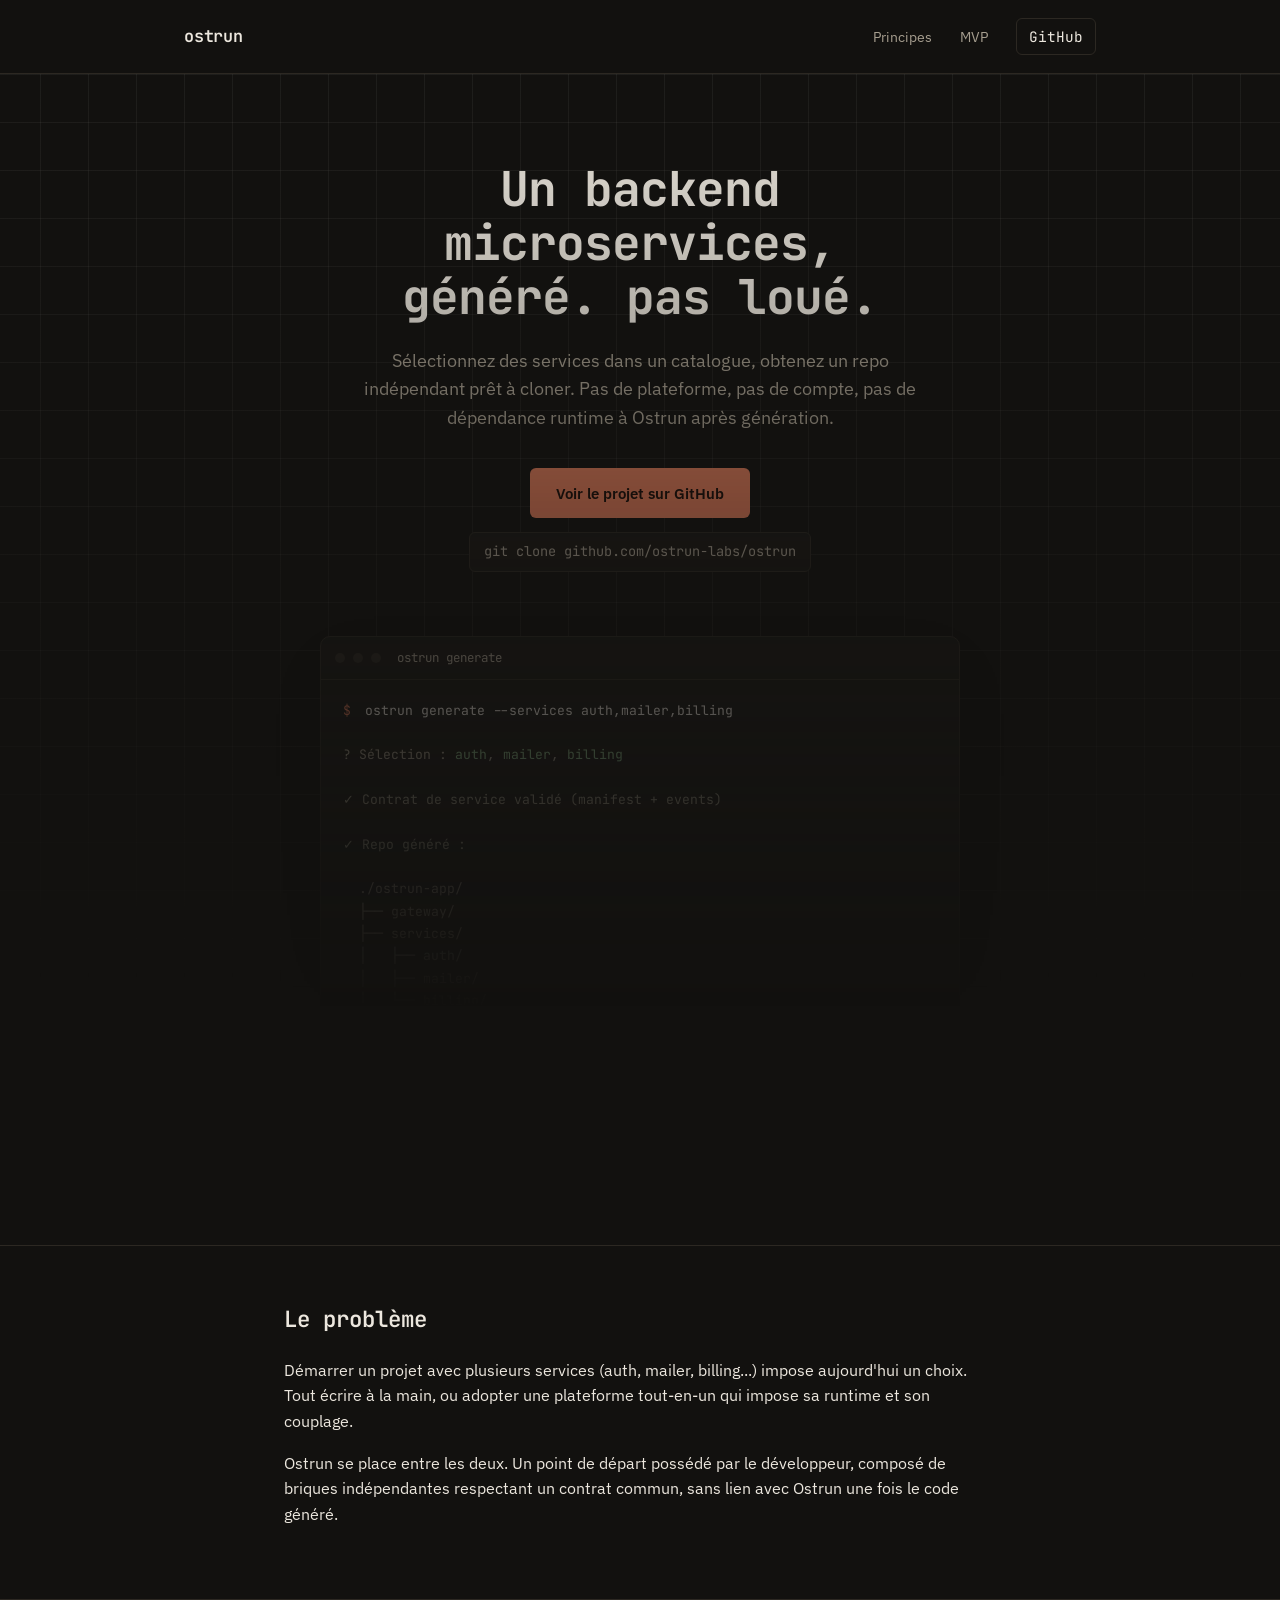
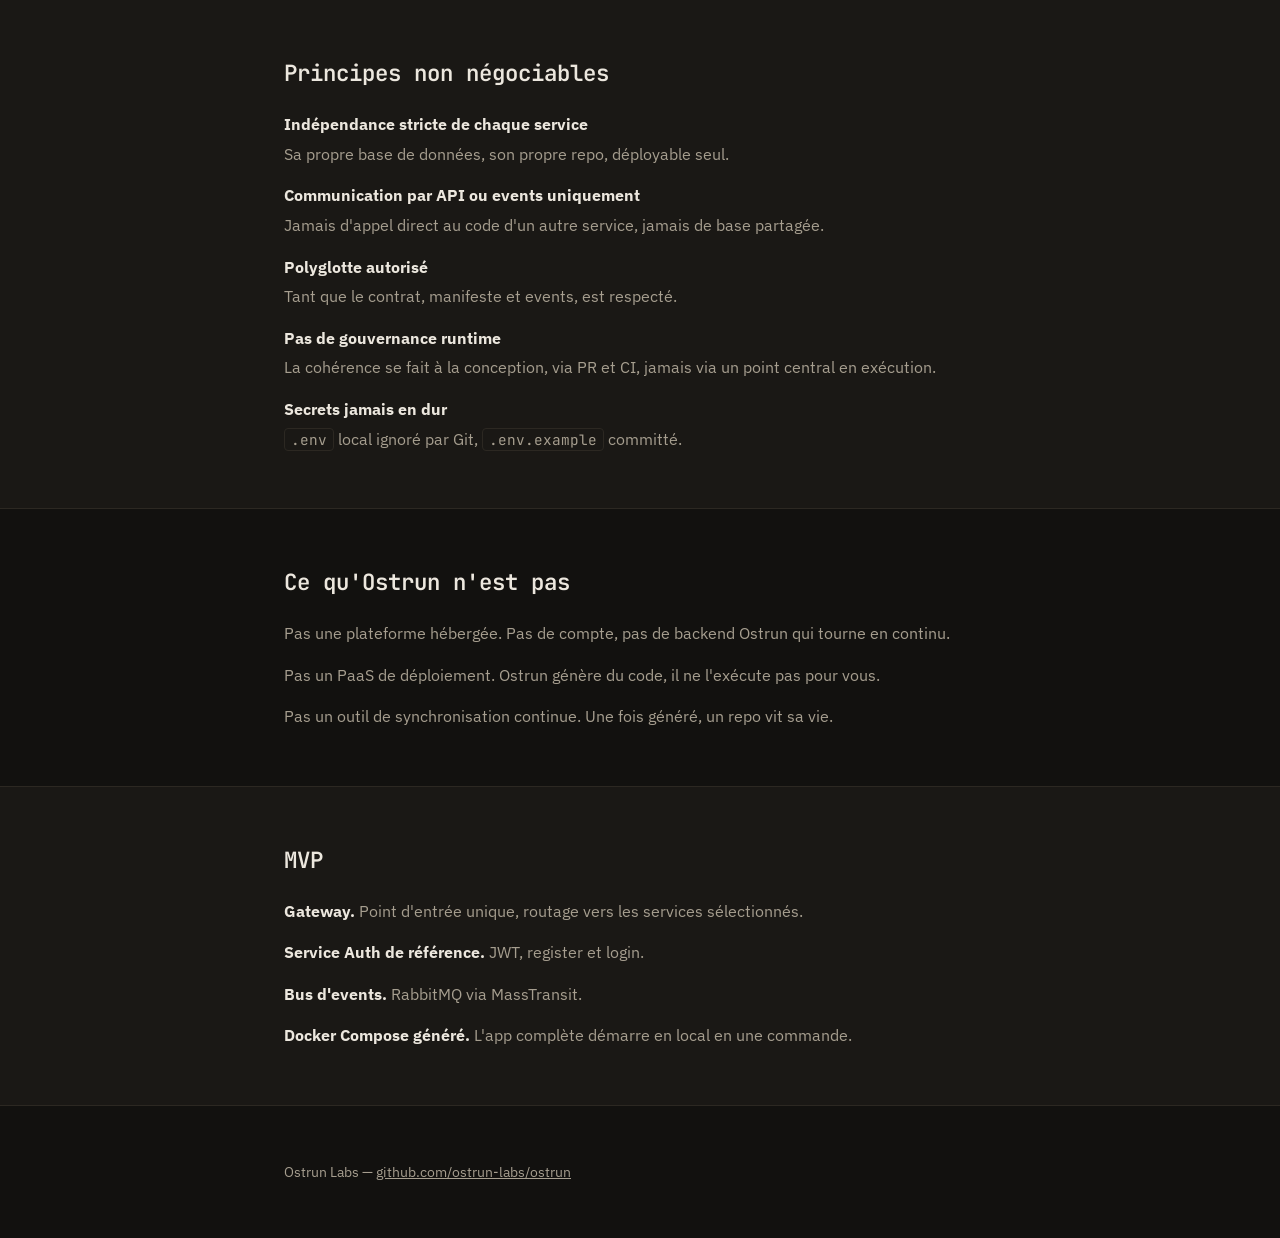
==== index.html @ d8f639e0 "deploy: a6ed18ce86cc04605e1bb48f6249b9521f9622a1" ====
<!DOCTYPE html>
<html lang="fr">
<head>
  <meta charset="UTF-8">
  <meta name="viewport" content="width=device-width, initial-scale=1.0">
  <title>Ostrun — Catalogue de services et générateur de backends microservices</title>
  <meta name="description" content="Ostrun génère un backend microservices prêt à cloner à partir d'un catalogue de services indépendants, communiquant par API et events.">
  <link rel="stylesheet" href="style.css">
</head>
<body>
  <nav class="topnav">
    <div class="container topnav-inner">
      <a class="wordmark" href="#top">ostrun</a>
      <div class="topnav-links">
        <a href="#principes">Principes</a>
        <a href="#mvp">MVP</a>
        <a class="topnav-gh" href="https://github.com/ostrun-labs/ostrun">GitHub</a>
      </div>
    </div>
  </nav>

  <header class="hero" id="top">
    <div class="container">
      <h1>Un backend microservices,<br>généré. pas loué.</h1>
      <p class="lead">
        Sélectionnez des services dans un catalogue, obtenez un repo indépendant prêt à cloner.
        Pas de plateforme, pas de compte, pas de dépendance runtime à Ostrun après génération.
      </p>
      <div class="cta-group">
        <a class="btn btn-primary" href="https://github.com/ostrun-labs/ostrun">Voir le projet sur GitHub</a>
        <code class="clone-cmd" tabindex="0">git clone github.com/ostrun-labs/ostrun</code>
      </div>
    </div>

    <div class="container">
      <div class="terminal" aria-hidden="true">
        <div class="terminal-bar">
          <span class="dot"></span><span class="dot"></span><span class="dot"></span>
          <span class="terminal-title">ostrun generate</span>
        </div>
        <pre class="terminal-body"><span class="ln"><span class="prompt">$</span> ostrun generate --services auth,mailer,billing</span>
<span class="ln out">? Sélection : <span class="ok">auth</span>, <span class="ok">mailer</span>, <span class="ok">billing</span></span>
<span class="ln out">✓ Contrat de service validé (manifest + events)</span>
<span class="ln out">✓ Repo généré :</span>
<span class="ln tree">  ./ostrun-app/
  ├── gateway/
  ├── services/
  │   ├── auth/
  │   ├── mailer/
  │   └── billing/
  ├── docker-compose.yml
  └── .env.example</span>
<span class="ln out">✓ Prêt. <span class="muted">Aucune dépendance à Ostrun après génération.</span></span>
<span class="ln"><span class="prompt">$</span> <span class="cursor"></span></span></pre>
      </div>
    </div>
  </header>

  <main>
    <section class="section">
      <div class="container">
        <h2>Le problème</h2>
        <p>
          Démarrer un projet avec plusieurs services (auth, mailer, billing...) impose aujourd'hui un choix.
          Tout écrire à la main, ou adopter une plateforme tout-en-un qui impose sa runtime et son couplage.
        </p>
        <p>
          Ostrun se place entre les deux. Un point de départ possédé par le développeur, composé de briques
          indépendantes respectant un contrat commun, sans lien avec Ostrun une fois le code généré.
        </p>
      </div>
    </section>

    <section class="section section-alt" id="principes">
      <div class="container">
        <h2>Principes non négociables</h2>
        <ul class="principles">
          <li>
            <strong>Indépendance stricte de chaque service</strong>
            <span>Sa propre base de données, son propre repo, déployable seul.</span>
          </li>
          <li>
            <strong>Communication par API ou events uniquement</strong>
            <span>Jamais d'appel direct au code d'un autre service, jamais de base partagée.</span>
          </li>
          <li>
            <strong>Polyglotte autorisé</strong>
            <span>Tant que le contrat, manifeste et events, est respecté.</span>
          </li>
          <li>
            <strong>Pas de gouvernance runtime</strong>
            <span>La cohérence se fait à la conception, via PR et CI, jamais via un point central en exécution.</span>
          </li>
          <li>
            <strong>Secrets jamais en dur</strong>
            <span><code>.env</code> local ignoré par Git, <code>.env.example</code> committé.</span>
          </li>
        </ul>
      </div>
    </section>

    <section class="section">
      <div class="container">
        <h2>Ce qu'Ostrun n'est pas</h2>
        <ul class="plain-list">
          <li>Pas une plateforme hébergée. Pas de compte, pas de backend Ostrun qui tourne en continu.</li>
          <li>Pas un PaaS de déploiement. Ostrun génère du code, il ne l'exécute pas pour vous.</li>
          <li>Pas un outil de synchronisation continue. Une fois généré, un repo vit sa vie.</li>
        </ul>
      </div>
    </section>

    <section class="section section-alt" id="mvp">
      <div class="container">
        <h2>MVP</h2>
        <ul class="plain-list">
          <li><strong>Gateway.</strong> Point d'entrée unique, routage vers les services sélectionnés.</li>
          <li><strong>Service Auth de référence.</strong> JWT, register et login.</li>
          <li><strong>Bus d'events.</strong> RabbitMQ via MassTransit.</li>
          <li><strong>Docker Compose généré.</strong> L'app complète démarre en local en une commande.</li>
        </ul>
      </div>
    </section>
  </main>

  <footer class="footer">
    <div class="container">
      <p>Ostrun Labs — <a href="https://github.com/ostrun-labs/ostrun">github.com/ostrun-labs/ostrun</a></p>
    </div>
  </footer>
</body>
</html>
---- style.css ----
@import url('https://fonts.googleapis.com/css2?family=IBM+Plex+Sans:wght@400;500;600;700&family=JetBrains+Mono:wght@400;500;600;700&display=swap');

:root {
  --bg: #12110f;
  --bg-raised: #1a1815;
  --fg: #ece7de;
  --fg-muted: #a69e8f;
  --accent: #d97757;
  --accent-on: #1a0f0a;
  --ok: #8ab88a;
  --border: #2c2822;
  --max-width: 760px;
  --font-mono: 'JetBrains Mono', ui-monospace, SFMono-Regular, Menlo, Consolas, monospace;
  --font-sans: 'IBM Plex Sans', -apple-system, BlinkMacSystemFont, "Segoe UI", Roboto, Helvetica, Arial, sans-serif;
}

* {
  box-sizing: border-box;
}

body {
  margin: 0;
  background: var(--bg);
  color: var(--fg);
  font-family: var(--font-sans);
  line-height: 1.6;
}

.container {
  max-width: var(--max-width);
  margin: 0 auto;
  padding: 0 24px;
}

a {
  color: inherit;
}

:focus-visible {
  outline: 2px solid var(--accent);
  outline-offset: 3px;
}

/* Top nav */

.topnav {
  border-bottom: 1px solid var(--border);
}

.topnav-inner {
  display: flex;
  align-items: center;
  justify-content: space-between;
  padding: 18px 24px;
  max-width: 960px;
}

.wordmark {
  font-family: var(--font-mono);
  font-weight: 600;
  font-size: 1.05rem;
  text-decoration: none;
  color: var(--fg);
  letter-spacing: -0.01em;
}

.topnav-links {
  display: flex;
  align-items: center;
  gap: 28px;
  font-size: 0.9rem;
}

.topnav-links a {
  text-decoration: none;
  color: var(--fg-muted);
}

.topnav-links a:hover {
  color: var(--fg);
}

.topnav-gh {
  font-family: var(--font-mono);
  color: var(--fg) !important;
  border: 1px solid var(--border);
  border-radius: 6px;
  padding: 6px 12px;
}

.topnav-gh:hover {
  border-color: var(--accent);
}

/* Hero */

.hero {
  padding: 88px 0 0;
  text-align: center;
  max-width: none;
  margin: 0;
  position: relative;
  background-image:
    linear-gradient(to right, rgba(236, 231, 222, 0.06) 1px, transparent 1px),
    linear-gradient(to bottom, rgba(236, 231, 222, 0.06) 1px, transparent 1px);
  background-size: 48px 48px;
  background-position: center top;
  -webkit-mask-image: linear-gradient(to bottom, black, transparent 85%);
  mask-image: linear-gradient(to bottom, black, transparent 85%);
}

.hero .container {
  max-width: 720px;
}

h1 {
  font-family: var(--font-mono);
  font-size: 3rem;
  font-weight: 700;
  line-height: 1.12;
  letter-spacing: -0.02em;
  margin: 0 0 24px;
}

.lead {
  color: var(--fg-muted);
  font-size: 1.1rem;
  max-width: 52ch;
  margin: 0 auto;
}

.cta-group {
  margin-top: 36px;
  display: flex;
  flex-direction: column;
  align-items: center;
  gap: 14px;
}

.btn {
  display: inline-block;
  padding: 13px 26px;
  border-radius: 6px;
  text-decoration: none;
  font-weight: 600;
  font-size: 0.95rem;
}

.btn-primary {
  background: var(--accent);
  color: var(--accent-on);
}

.clone-cmd {
  font-family: var(--font-mono);
  font-size: 0.85rem;
  color: var(--fg-muted);
  background: var(--bg-raised);
  border: 1px solid var(--border);
  border-radius: 6px;
  padding: 8px 14px;
}

/* Terminal */

.terminal {
  margin: 64px auto 0;
  max-width: 640px;
  background: var(--bg-raised);
  border: 1px solid var(--border);
  border-radius: 10px;
  overflow: hidden;
  text-align: left;
  box-shadow: 0 24px 60px -24px rgba(0, 0, 0, 0.6);
}

.terminal-bar {
  display: flex;
  align-items: center;
  gap: 8px;
  padding: 11px 14px;
  border-bottom: 1px solid var(--border);
}

.dot {
  width: 10px;
  height: 10px;
  border-radius: 50%;
  background: var(--border);
}

.terminal-title {
  margin-left: 8px;
  font-family: var(--font-mono);
  font-size: 0.78rem;
  color: var(--fg-muted);
}

.terminal-body {
  margin: 0;
  padding: 20px 22px 26px;
  font-family: var(--font-mono);
  font-size: 0.82rem;
  line-height: 1.7;
  overflow-x: auto;
  white-space: pre;
}

.ln {
  display: block;
}

.ln.out {
  color: var(--fg-muted);
}

.ln.tree {
  display: block;
  color: var(--fg-muted);
  white-space: pre;
}

.prompt {
  color: var(--accent);
  margin-right: 6px;
}

.ok {
  color: var(--ok);
}

.muted {
  color: var(--fg-muted);
}

.cursor {
  display: inline-block;
  width: 7px;
  height: 1em;
  background: var(--fg);
  vertical-align: text-bottom;
  animation: blink 1.1s steps(1) infinite;
}

@media (prefers-reduced-motion: reduce) {
  .cursor {
    animation: none;
    opacity: 0.6;
  }
}

@keyframes blink {
  50% {
    opacity: 0;
  }
}

/* Content sections */

.section {
  padding: 56px 0;
  border-top: 1px solid var(--border);
}

.section-alt {
  background: var(--bg-raised);
}

main {
  margin-top: 72px;
}

h2 {
  font-family: var(--font-mono);
  font-size: 1.4rem;
  font-weight: 600;
  margin: 0 0 20px;
}

.principles,
.plain-list {
  list-style: none;
  margin: 0;
  padding: 0;
  display: flex;
  flex-direction: column;
  gap: 16px;
}

.principles li {
  display: flex;
  flex-direction: column;
  gap: 4px;
}

.principles strong {
  font-size: 1rem;
}

.principles span,
.plain-list li {
  color: var(--fg-muted);
}

.plain-list li strong {
  color: var(--fg);
}

code {
  background: var(--bg-raised);
  border: 1px solid var(--border);
  border-radius: 4px;
  padding: 1px 6px;
  font-size: 0.9em;
  font-family: var(--font-mono);
}

.footer {
  padding: 40px 0;
  border-top: 1px solid var(--border);
  color: var(--fg-muted);
  font-size: 0.9rem;
}

.footer a {
  color: var(--fg-muted);
}

@media (max-width: 640px) {
  .topnav-inner {
    padding: 16px;
  }
  .topnav-links {
    gap: 16px;
    font-size: 0.85rem;
  }
  .hero {
    padding: 56px 0 0;
  }
  h1 {
    font-size: 2.1rem;
  }
  .terminal {
    margin-top: 48px;
    border-radius: 0;
    border-left: none;
    border-right: none;
  }
  .terminal-body {
    font-size: 0.72rem;
    padding: 16px;
  }
}
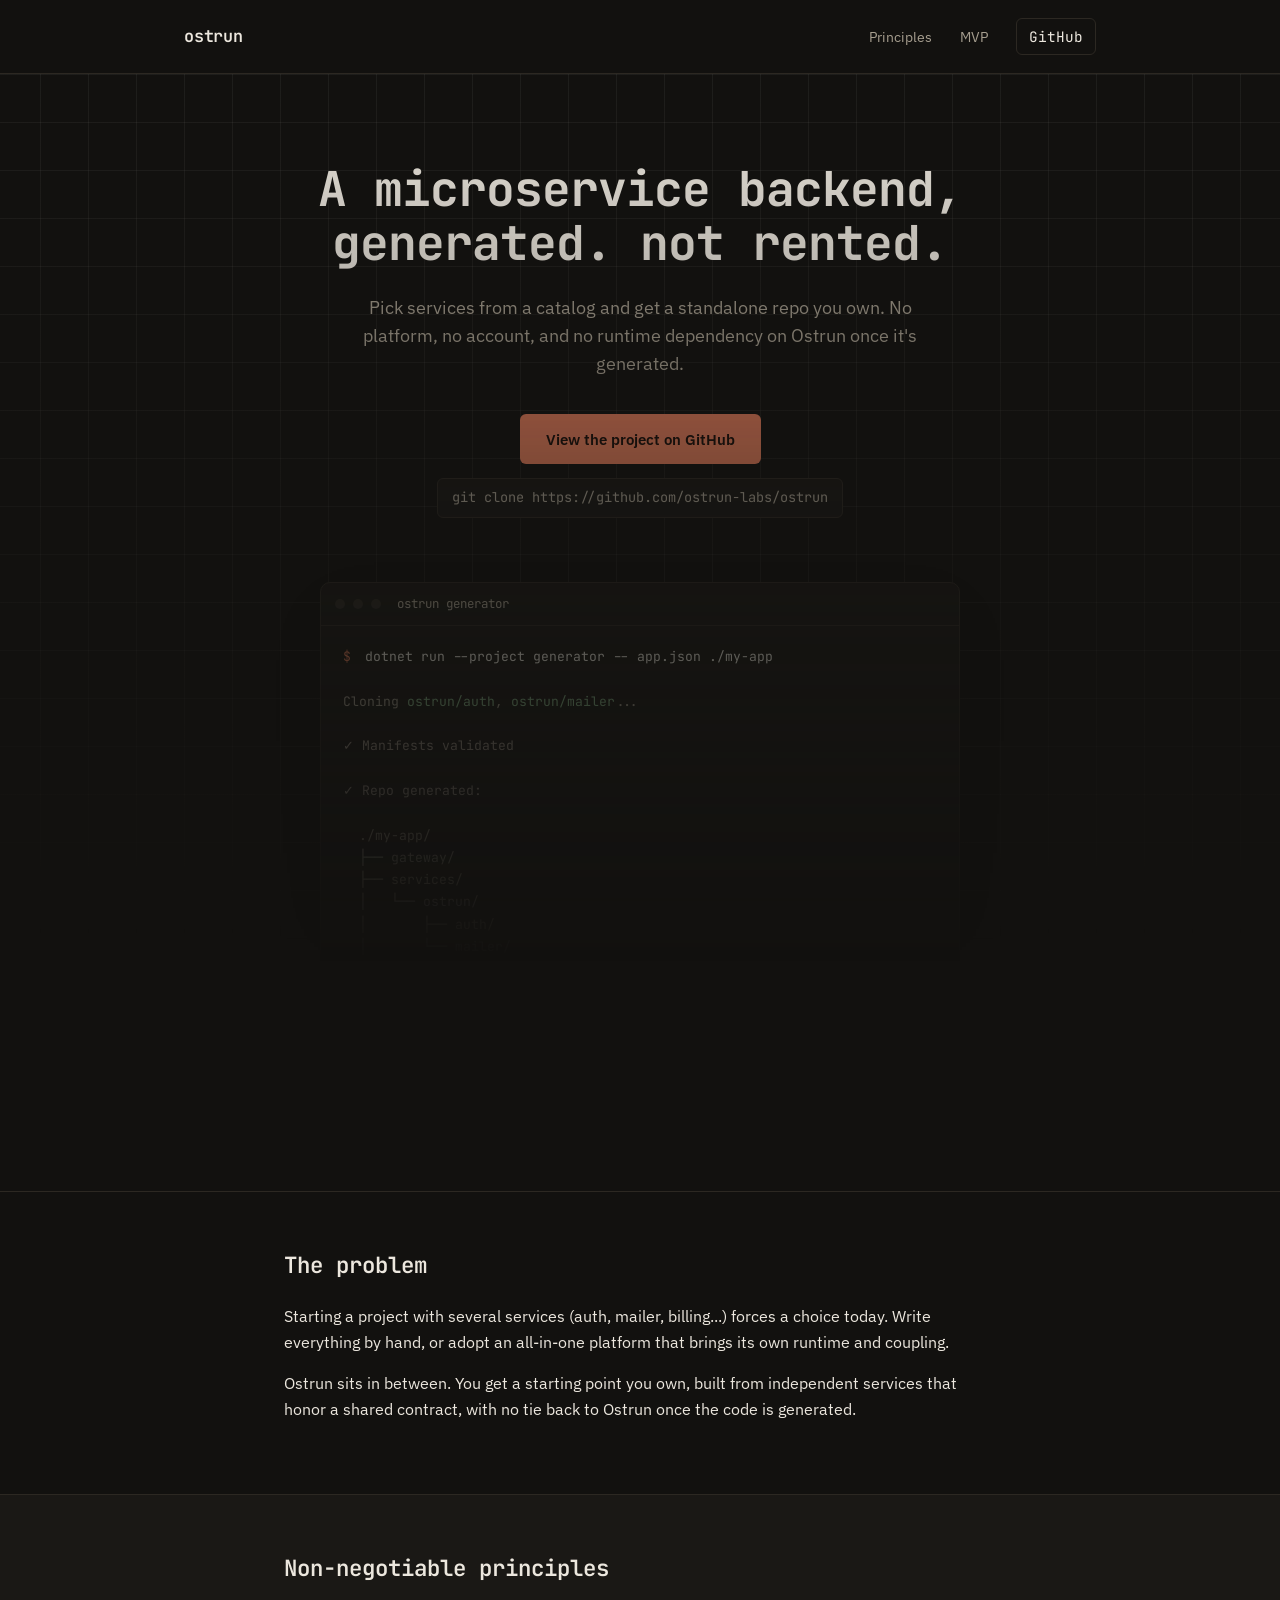
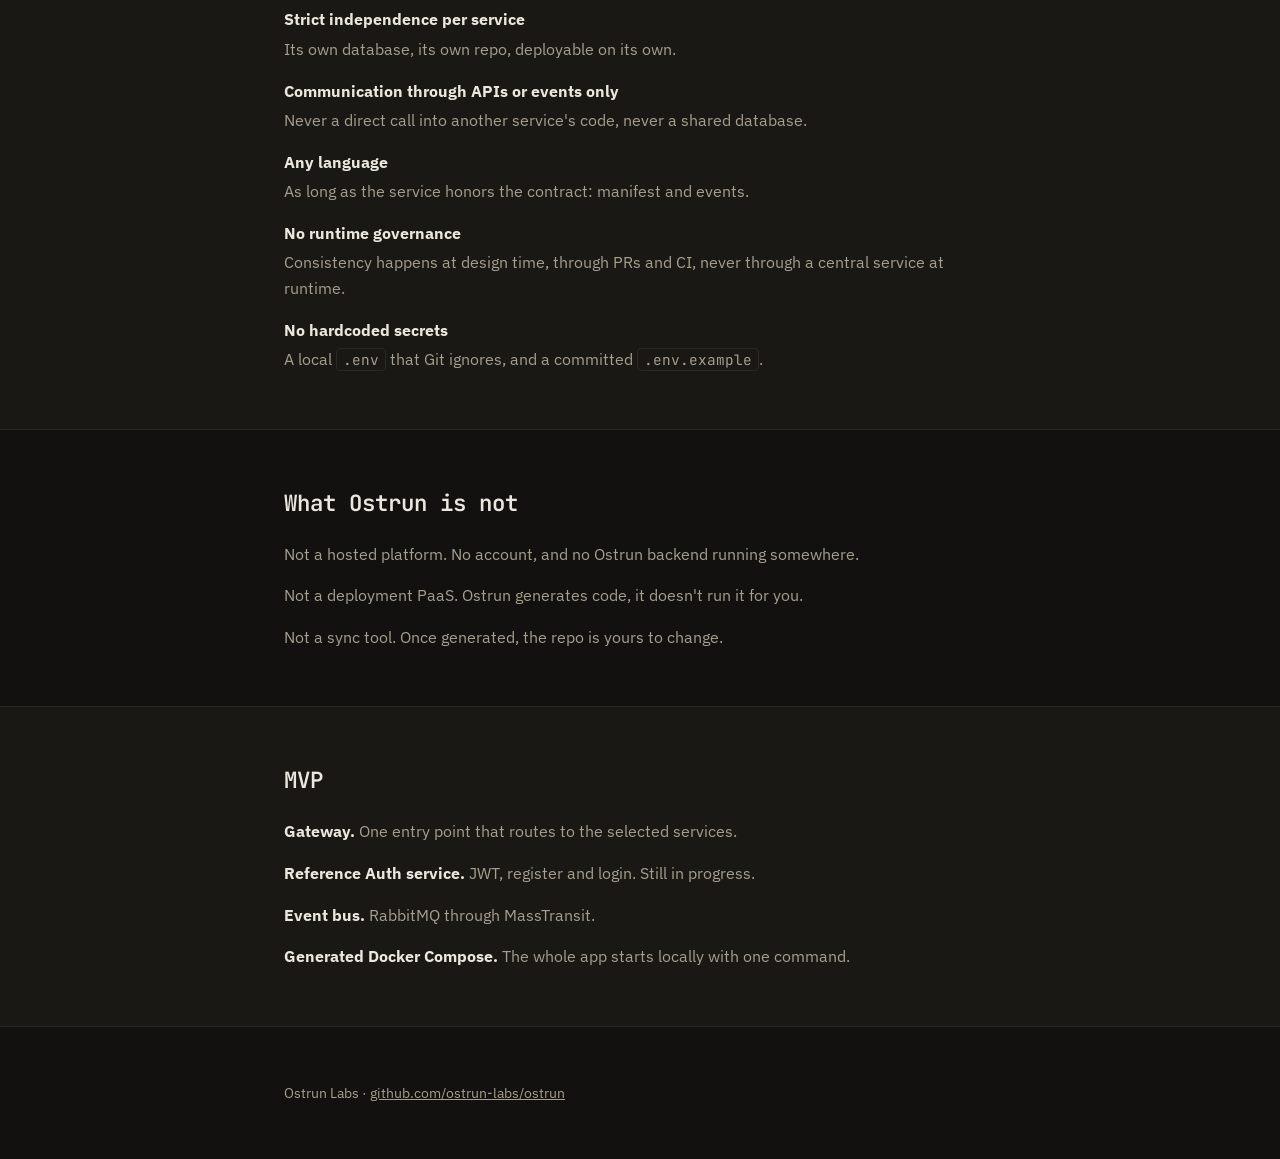
==== commit 1c740272: "deploy: 5dcf4ce6407d213c3dd86246c76cce379f2c5839" ====
--- a/index.html
+++ b/index.html
@@ -1,10 +1,10 @@
 <!DOCTYPE html>
-<html lang="fr">
+<html lang="en">
 <head>
   <meta charset="UTF-8">
   <meta name="viewport" content="width=device-width, initial-scale=1.0">
-  <title>Ostrun — Catalogue de services et générateur de backends microservices</title>
-  <meta name="description" content="Ostrun génère un backend microservices prêt à cloner à partir d'un catalogue de services indépendants, communiquant par API et events.">
+  <title>Ostrun: service catalog and microservice backend generator</title>
+  <meta name="description" content="Ostrun generates a microservice backend you own, from a catalog of independent services that talk over APIs and events.">
   <link rel="stylesheet" href="style.css">
 </head>
 <body>
@@ -12,7 +12,7 @@
     <div class="container topnav-inner">
       <a class="wordmark" href="#top">ostrun</a>
       <div class="topnav-links">
-        <a href="#principes">Principes</a>
+        <a href="#principles">Principles</a>
         <a href="#mvp">MVP</a>
         <a class="topnav-gh" href="https://github.com/ostrun-labs/ostrun">GitHub</a>
       </div>
@@ -21,14 +21,14 @@
 
   <header class="hero" id="top">
     <div class="container">
-      <h1>Un backend microservices,<br>généré. pas loué.</h1>
+      <h1>A microservice backend,<br>generated. not rented.</h1>
       <p class="lead">
-        Sélectionnez des services dans un catalogue, obtenez un repo indépendant prêt à cloner.
-        Pas de plateforme, pas de compte, pas de dépendance runtime à Ostrun après génération.
+        Pick services from a catalog and get a standalone repo you own.
+        No platform, no account, and no runtime dependency on Ostrun once it's generated.
       </p>
       <div class="cta-group">
-        <a class="btn btn-primary" href="https://github.com/ostrun-labs/ostrun">Voir le projet sur GitHub</a>
-        <code class="clone-cmd" tabindex="0">git clone github.com/ostrun-labs/ostrun</code>
+        <a class="btn btn-primary" href="https://github.com/ostrun-labs/ostrun">View the project on GitHub</a>
+        <code class="clone-cmd" tabindex="0">git clone https://github.com/ostrun-labs/ostrun</code>
       </div>
     </div>
 
@@ -36,21 +36,21 @@
       <div class="terminal" aria-hidden="true">
         <div class="terminal-bar">
           <span class="dot"></span><span class="dot"></span><span class="dot"></span>
-          <span class="terminal-title">ostrun generate</span>
+          <span class="terminal-title">ostrun generator</span>
         </div>
-        <pre class="terminal-body"><span class="ln"><span class="prompt">$</span> ostrun generate --services auth,mailer,billing</span>
-<span class="ln out">? Sélection : <span class="ok">auth</span>, <span class="ok">mailer</span>, <span class="ok">billing</span></span>
-<span class="ln out">✓ Contrat de service validé (manifest + events)</span>
-<span class="ln out">✓ Repo généré :</span>
-<span class="ln tree">  ./ostrun-app/
+        <pre class="terminal-body"><span class="ln"><span class="prompt">$</span> dotnet run --project generator -- app.json ./my-app</span>
+<span class="ln out">Cloning <span class="ok">ostrun/auth</span>, <span class="ok">ostrun/mailer</span>...</span>
+<span class="ln out">✓ Manifests validated</span>
+<span class="ln out">✓ Repo generated:</span>
+<span class="ln tree">  ./my-app/
   ├── gateway/
   ├── services/
-  │   ├── auth/
-  │   ├── mailer/
-  │   └── billing/
+  │   └── ostrun/
+  │       ├── auth/
+  │       └── mailer/
   ├── docker-compose.yml
   └── .env.example</span>
-<span class="ln out">✓ Prêt. <span class="muted">Aucune dépendance à Ostrun après génération.</span></span>
+<span class="ln out">✓ Done. <span class="muted">No dependency on Ostrun from here on.</span></span>
 <span class="ln"><span class="prompt">$</span> <span class="cursor"></span></span></pre>
       </div>
     </div>
@@ -59,41 +59,41 @@
   <main>
     <section class="section">
       <div class="container">
-        <h2>Le problème</h2>
+        <h2>The problem</h2>
         <p>
-          Démarrer un projet avec plusieurs services (auth, mailer, billing...) impose aujourd'hui un choix.
-          Tout écrire à la main, ou adopter une plateforme tout-en-un qui impose sa runtime et son couplage.
+          Starting a project with several services (auth, mailer, billing...) forces a choice today.
+          Write everything by hand, or adopt an all-in-one platform that brings its own runtime and coupling.
         </p>
         <p>
-          Ostrun se place entre les deux. Un point de départ possédé par le développeur, composé de briques
-          indépendantes respectant un contrat commun, sans lien avec Ostrun une fois le code généré.
+          Ostrun sits in between. You get a starting point you own, built from independent services
+          that honor a shared contract, with no tie back to Ostrun once the code is generated.
         </p>
       </div>
     </section>
 
-    <section class="section section-alt" id="principes">
+    <section class="section section-alt" id="principles">
       <div class="container">
-        <h2>Principes non négociables</h2>
+        <h2>Non-negotiable principles</h2>
         <ul class="principles">
           <li>
-            <strong>Indépendance stricte de chaque service</strong>
-            <span>Sa propre base de données, son propre repo, déployable seul.</span>
+            <strong>Strict independence per service</strong>
+            <span>Its own database, its own repo, deployable on its own.</span>
           </li>
           <li>
-            <strong>Communication par API ou events uniquement</strong>
-            <span>Jamais d'appel direct au code d'un autre service, jamais de base partagée.</span>
+            <strong>Communication through APIs or events only</strong>
+            <span>Never a direct call into another service's code, never a shared database.</span>
           </li>
           <li>
-            <strong>Polyglotte autorisé</strong>
-            <span>Tant que le contrat, manifeste et events, est respecté.</span>
+            <strong>Any language</strong>
+            <span>As long as the service honors the contract: manifest and events.</span>
           </li>
           <li>
-            <strong>Pas de gouvernance runtime</strong>
-            <span>La cohérence se fait à la conception, via PR et CI, jamais via un point central en exécution.</span>
+            <strong>No runtime governance</strong>
+            <span>Consistency happens at design time, through PRs and CI, never through a central service at runtime.</span>
           </li>
           <li>
-            <strong>Secrets jamais en dur</strong>
-            <span><code>.env</code> local ignoré par Git, <code>.env.example</code> committé.</span>
+            <strong>No hardcoded secrets</strong>
+            <span>A local <code>.env</code> that Git ignores, and a committed <code>.env.example</code>.</span>
           </li>
         </ul>
       </div>
@@ -101,11 +101,11 @@
 
     <section class="section">
       <div class="container">
-        <h2>Ce qu'Ostrun n'est pas</h2>
+        <h2>What Ostrun is not</h2>
         <ul class="plain-list">
-          <li>Pas une plateforme hébergée. Pas de compte, pas de backend Ostrun qui tourne en continu.</li>
-          <li>Pas un PaaS de déploiement. Ostrun génère du code, il ne l'exécute pas pour vous.</li>
-          <li>Pas un outil de synchronisation continue. Une fois généré, un repo vit sa vie.</li>
+          <li>Not a hosted platform. No account, and no Ostrun backend running somewhere.</li>
+          <li>Not a deployment PaaS. Ostrun generates code, it doesn't run it for you.</li>
+          <li>Not a sync tool. Once generated, the repo is yours to change.</li>
         </ul>
       </div>
     </section>
@@ -114,10 +114,10 @@
       <div class="container">
         <h2>MVP</h2>
         <ul class="plain-list">
-          <li><strong>Gateway.</strong> Point d'entrée unique, routage vers les services sélectionnés.</li>
-          <li><strong>Service Auth de référence.</strong> JWT, register et login.</li>
-          <li><strong>Bus d'events.</strong> RabbitMQ via MassTransit.</li>
-          <li><strong>Docker Compose généré.</strong> L'app complète démarre en local en une commande.</li>
+          <li><strong>Gateway.</strong> One entry point that routes to the selected services.</li>
+          <li><strong>Reference Auth service.</strong> JWT, register and login. Still in progress.</li>
+          <li><strong>Event bus.</strong> RabbitMQ through MassTransit.</li>
+          <li><strong>Generated Docker Compose.</strong> The whole app starts locally with one command.</li>
         </ul>
       </div>
     </section>
@@ -125,7 +125,7 @@
 
   <footer class="footer">
     <div class="container">
-      <p>Ostrun Labs — <a href="https://github.com/ostrun-labs/ostrun">github.com/ostrun-labs/ostrun</a></p>
+      <p>Ostrun Labs · <a href="https://github.com/ostrun-labs/ostrun">github.com/ostrun-labs/ostrun</a></p>
     </div>
   </footer>
 </body>
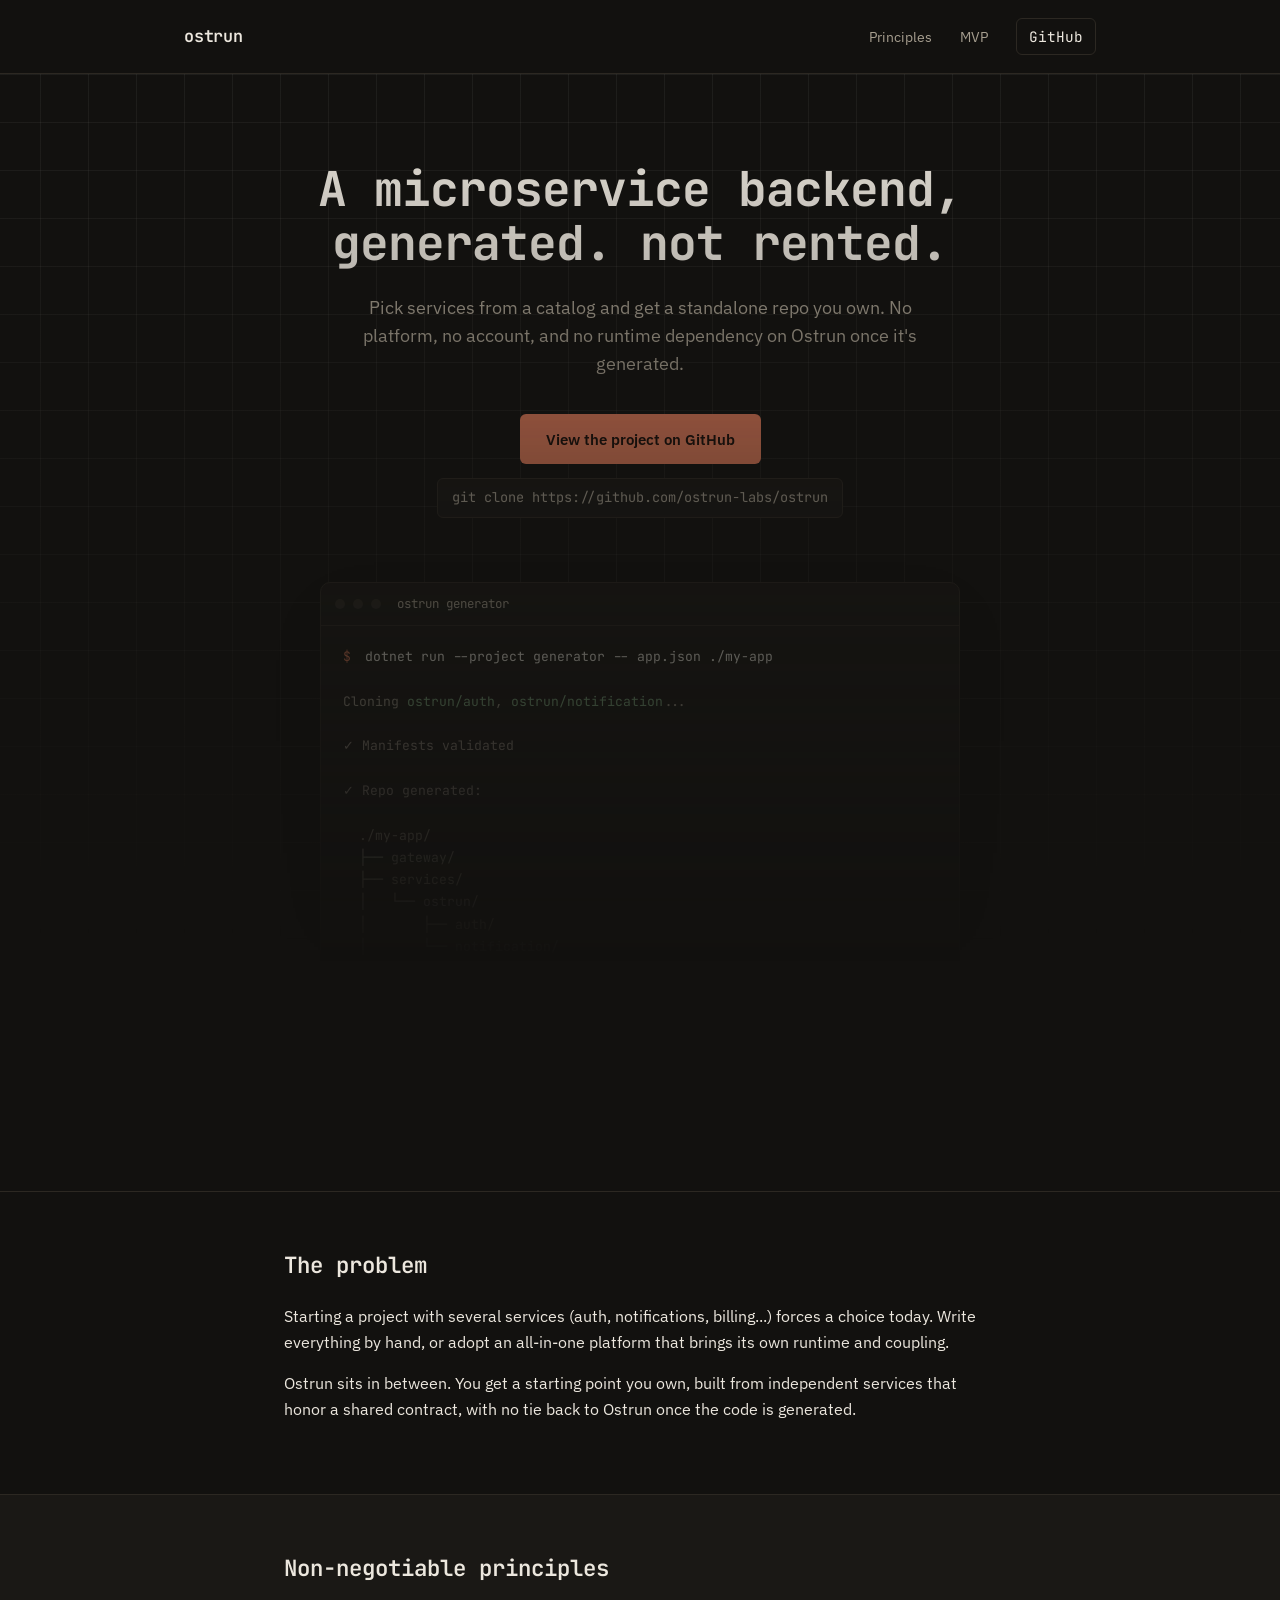
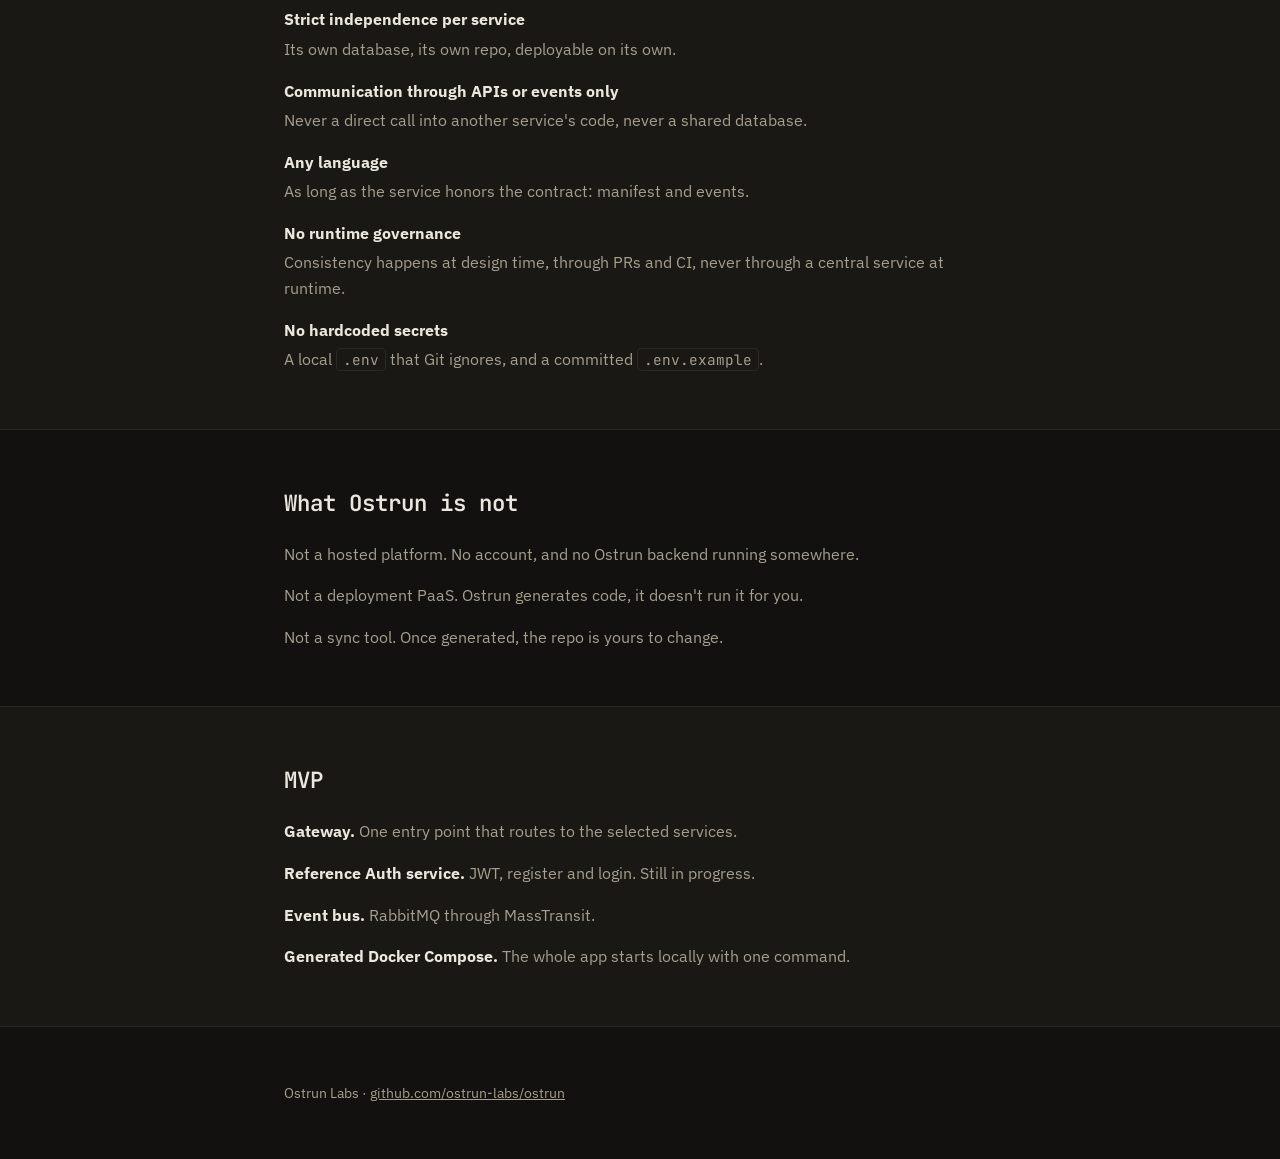
==== commit 607c8fcf: "deploy: d1594a3ffa7956484e0ca994413a2c1f62ffb05f" ====
--- a/index.html
+++ b/index.html
@@ -39,7 +39,7 @@
           <span class="terminal-title">ostrun generator</span>
         </div>
         <pre class="terminal-body"><span class="ln"><span class="prompt">$</span> dotnet run --project generator -- app.json ./my-app</span>
-<span class="ln out">Cloning <span class="ok">ostrun/auth</span>, <span class="ok">ostrun/mailer</span>...</span>
+<span class="ln out">Cloning <span class="ok">ostrun/auth</span>, <span class="ok">ostrun/notification</span>...</span>
 <span class="ln out">✓ Manifests validated</span>
 <span class="ln out">✓ Repo generated:</span>
 <span class="ln tree">  ./my-app/
@@ -47,7 +47,7 @@
   ├── services/
   │   └── ostrun/
   │       ├── auth/
-  │       └── mailer/
+  │       └── notification/
   ├── docker-compose.yml
   └── .env.example</span>
 <span class="ln out">✓ Done. <span class="muted">No dependency on Ostrun from here on.</span></span>
@@ -61,7 +61,7 @@
       <div class="container">
         <h2>The problem</h2>
         <p>
-          Starting a project with several services (auth, mailer, billing...) forces a choice today.
+          Starting a project with several services (auth, notifications, billing...) forces a choice today.
           Write everything by hand, or adopt an all-in-one platform that brings its own runtime and coupling.
         </p>
         <p>
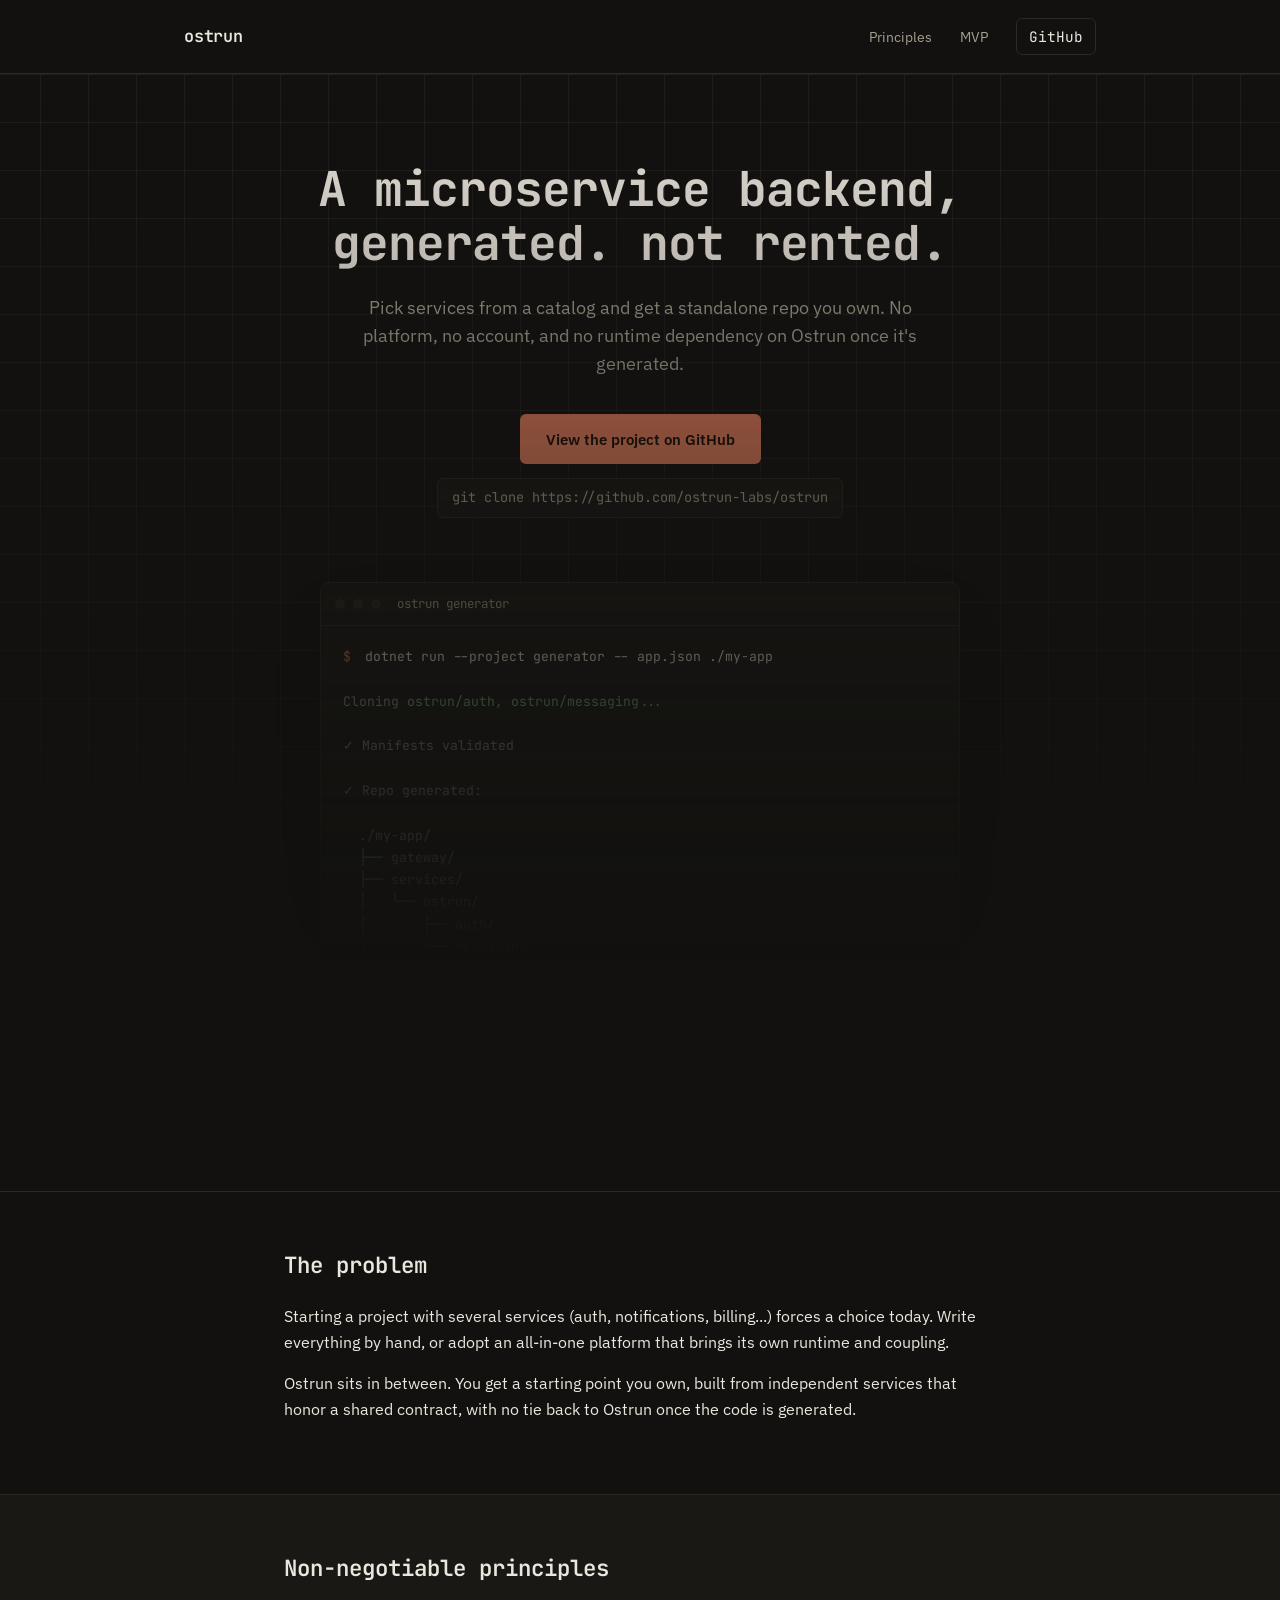
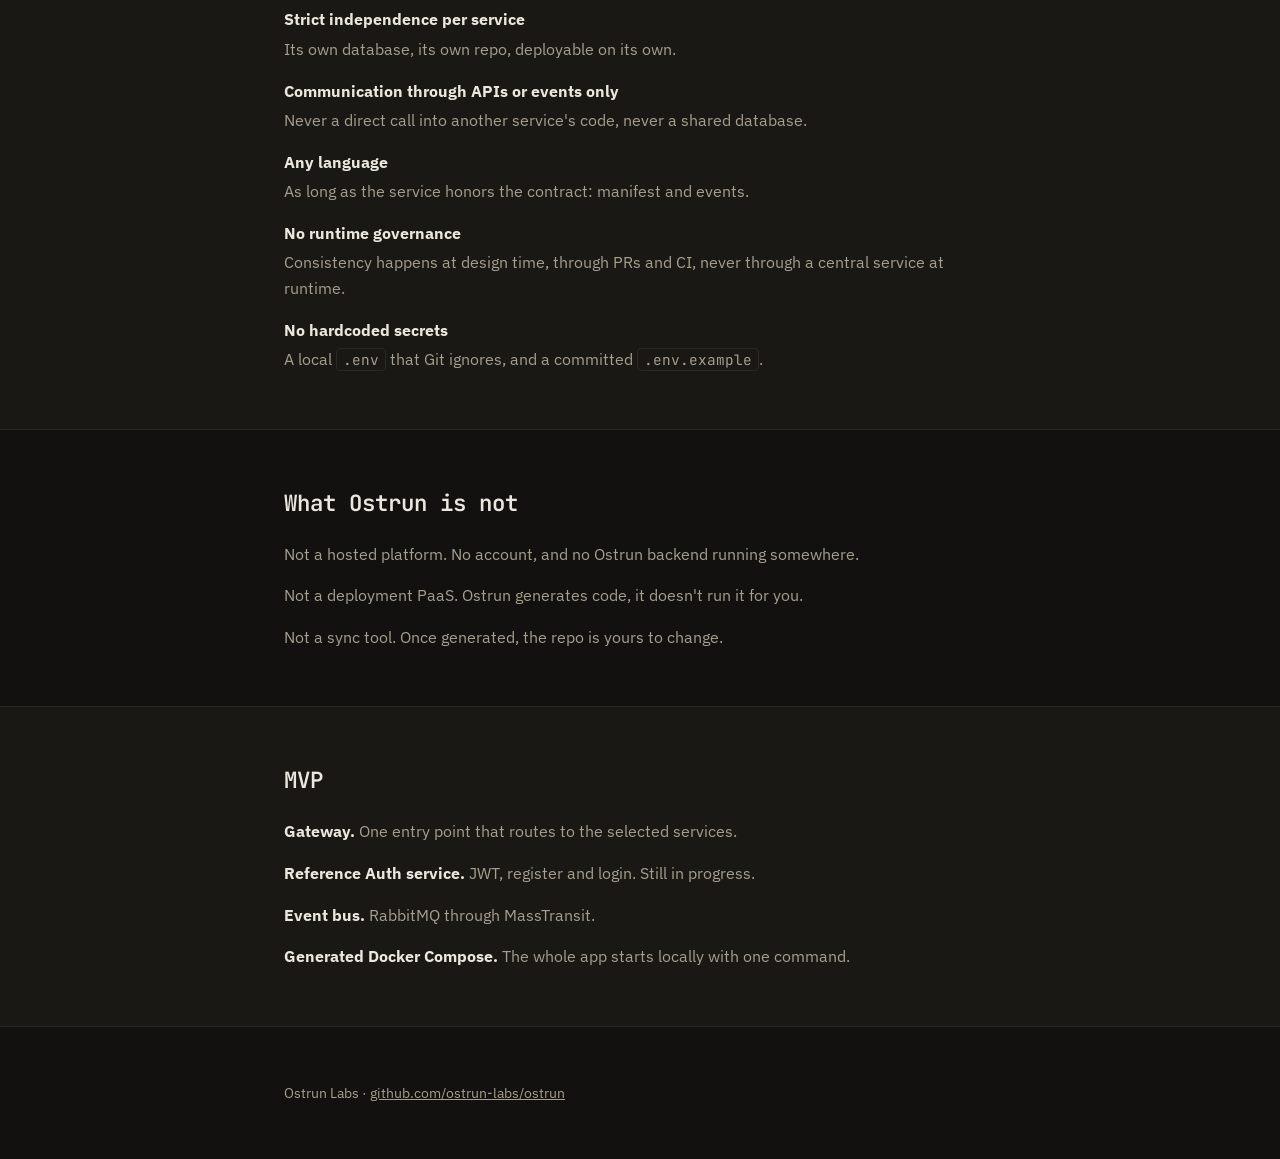
==== commit fe8ef341: "deploy: 15c480697b8b9e60e433db29ec7d483a1299d1be" ====
--- a/index.html
+++ b/index.html
@@ -39,7 +39,7 @@
           <span class="terminal-title">ostrun generator</span>
         </div>
         <pre class="terminal-body"><span class="ln"><span class="prompt">$</span> dotnet run --project generator -- app.json ./my-app</span>
-<span class="ln out">Cloning <span class="ok">ostrun/auth</span>, <span class="ok">ostrun/notification</span>...</span>
+<span class="ln out">Cloning <span class="ok">ostrun/auth</span>, <span class="ok">ostrun/messaging</span>...</span>
 <span class="ln out">✓ Manifests validated</span>
 <span class="ln out">✓ Repo generated:</span>
 <span class="ln tree">  ./my-app/
@@ -47,7 +47,7 @@
   ├── services/
   │   └── ostrun/
   │       ├── auth/
-  │       └── notification/
+  │       └── messaging/
   ├── docker-compose.yml
   └── .env.example</span>
 <span class="ln out">✓ Done. <span class="muted">No dependency on Ostrun from here on.</span></span>
